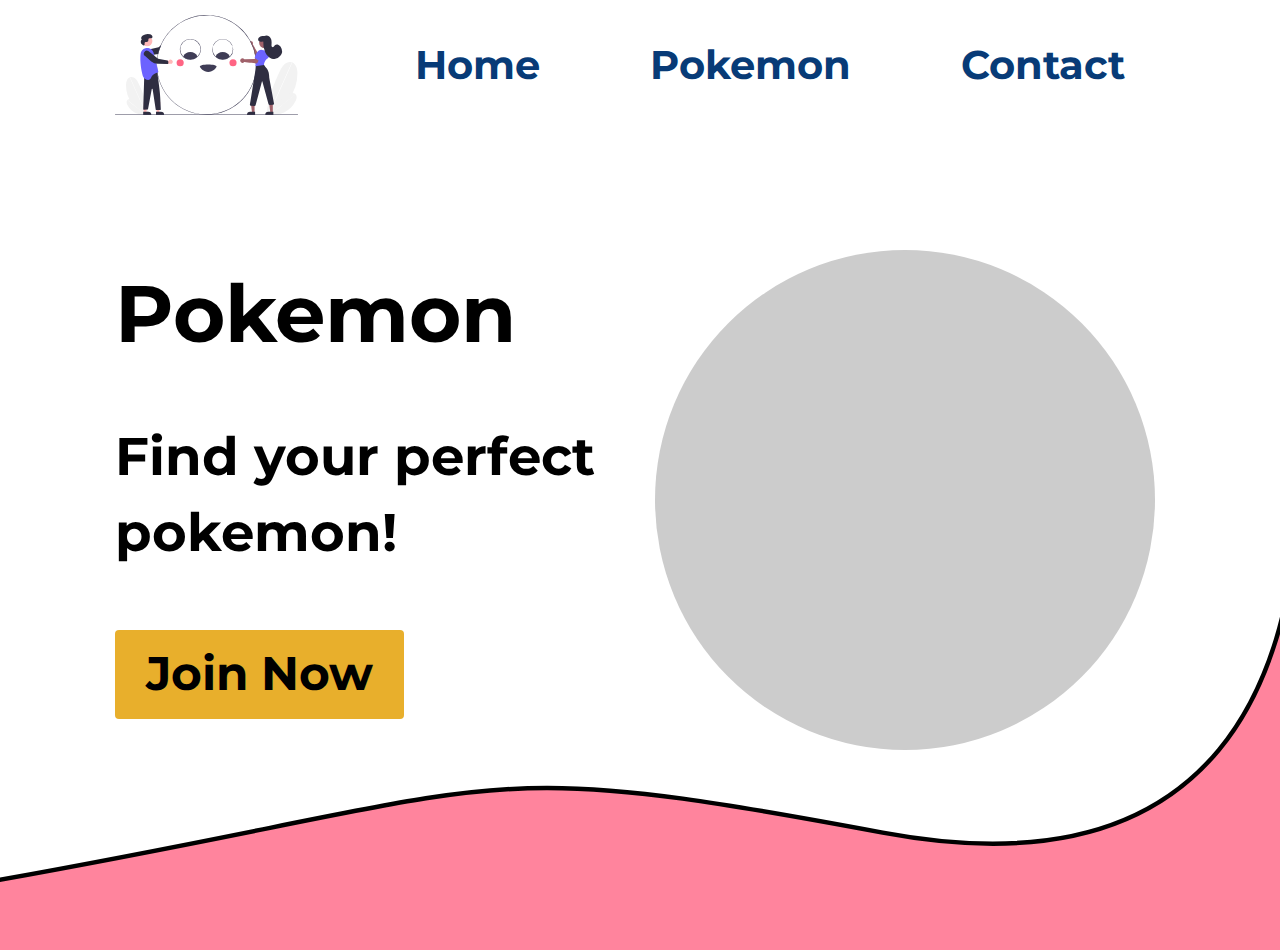
==== pokemon.html @ 96fc9959 "Added in project files from Bradley's webinar" ====
<!DOCTYPE html>
<html lang="en">

<head>
  <title>BETA Hack Web Dev</title>
  <meta charset="utf-8">
  <meta name="viewport" content="width=device-width, initial-scale=1">
  <!-- bootstrap CSS files -->
  <link rel="stylesheet" href="https://maxcdn.bootstrapcdn.com/bootstrap/3.4.1/css/bootstrap.min.css">
  <!-- Custom CSS file -->
  <link rel="stylesheet" href="styles/index.processed.css">
  <!-- Google Fonts -->
  <link rel="preconnect" href="https://fonts.gstatic.com">
  <link href="https://fonts.googleapis.com/css2?family=Montserrat&display=swap" rel="stylesheet">
  <!-- JQuery Javascript files -->
  <script src="https://ajax.googleapis.com/ajax/libs/jquery/3.5.1/jquery.min.js"></script>
  <!-- bootstrap Javascript files -->
  <script src="https://maxcdn.bootstrapcdn.com/bootstrap/3.4.1/js/bootstrap.min.js"></script>
  <!-- Custom Javascript files -->
  <script src="scripts/index.js"></script>
  
</head>

<body>
  <nav class="navbar navbar-default">
    <div class="container-fluid">
      <div class="navbar-header">
        <a class="navbar-brand" href="#">
          <img src="img/undraw_Smiley_face_re_9uid.svg" alt="logo">
        </a>
      </div>
      <ul class="nav navbar-nav navbar-right">
        <li><a href="index.html">Home</a></li>
        <li><a href="#">Pokemon</a></li>
        <li><a href="contact.html">Contact</a></li>
      </ul>
    </div>
  </nav>
  <div class="container-fluid">
    <div class="row">
      <div class="col-sm-6">
        <h2 class="page-title">Pokemon</h2>
        <p class="page-content">Find your perfect pokemon!</p>
        <button class="btn" onclick="randomFetch()">Join Now</button>
      </div>
      <div class="col-sm-6"> 
      <div class="pokemon-window"> 
        <div class="pokemon-image">
          
        </div>
      </div>
      </div>
    </div>
  </div>
  <!--<div class="container-fluid footer">footer</div>-->
</body>

</html>
---- styles/index.processed.css ----
/**
 * index.scss
 * - Add any styles you want here!
 */
body {
  font-family: montserrat;
  background: #ffffff;
}

.navbar-default .navbar-header .navbar-brand img {
  max-height: 100px;
}

.navbar-default .navbar-nav li a {
  font-weight: bold;
  font-size: 30pt;
  color: #083b77;
}

.navbar-default .navbar-nav li {
  padding: 40px;
}

.navbar-default {
  background: #ffffff;
  /* white */
  border: 0;
  padding-left: 100px;
  padding-right: 100px;
}

.row .page-title {
  font-weight: bold;
  font-size: 60pt;
  color: #000000;
  /* black */
  margin-bottom: 60px;
}

.row .page-content {
  font-weight: bold;
  font-size: 40pt;
  color: #000000;
  /* black */
  margin-bottom: 60px;
}

.row .btn {
  font-weight: bold;
  font-size: 35pt;
  color: #000000;
  /* black */
  background: #E8AF2C;
  padding: 10px 30px;
}

.row {
  padding: 100px;
  background-image: url("../img/footer.svg");
  background-size: contain;
  background-repeat: no-repeat;
  background-position: bottom;
  padding-bottom: 200px;
}

.row .my-image-container {
  background-color: #cccccc;
  /* grey */
  height: 500px;
  width: 500px;
  border-radius: 50%;
}

.row .my-image-container .my-image {
  background-image: url("../img/undraw_relaxing_walk_mljx.svg");
  background-size: contain;
  /* fill the container with the image regardless of the size */
  background-repeat: no-repeat;
  height: 500px;
  width: 500px;
}

.row .pokemon-window {
  background-color: #cccccc;
  /* grey */
  height: 500px;
  width: 500px;
  border-radius: 50%;
}

.row .pokemon-window .pokemon-image {
  background-size: cover;
  height: 500px;
  width: 500px;
}
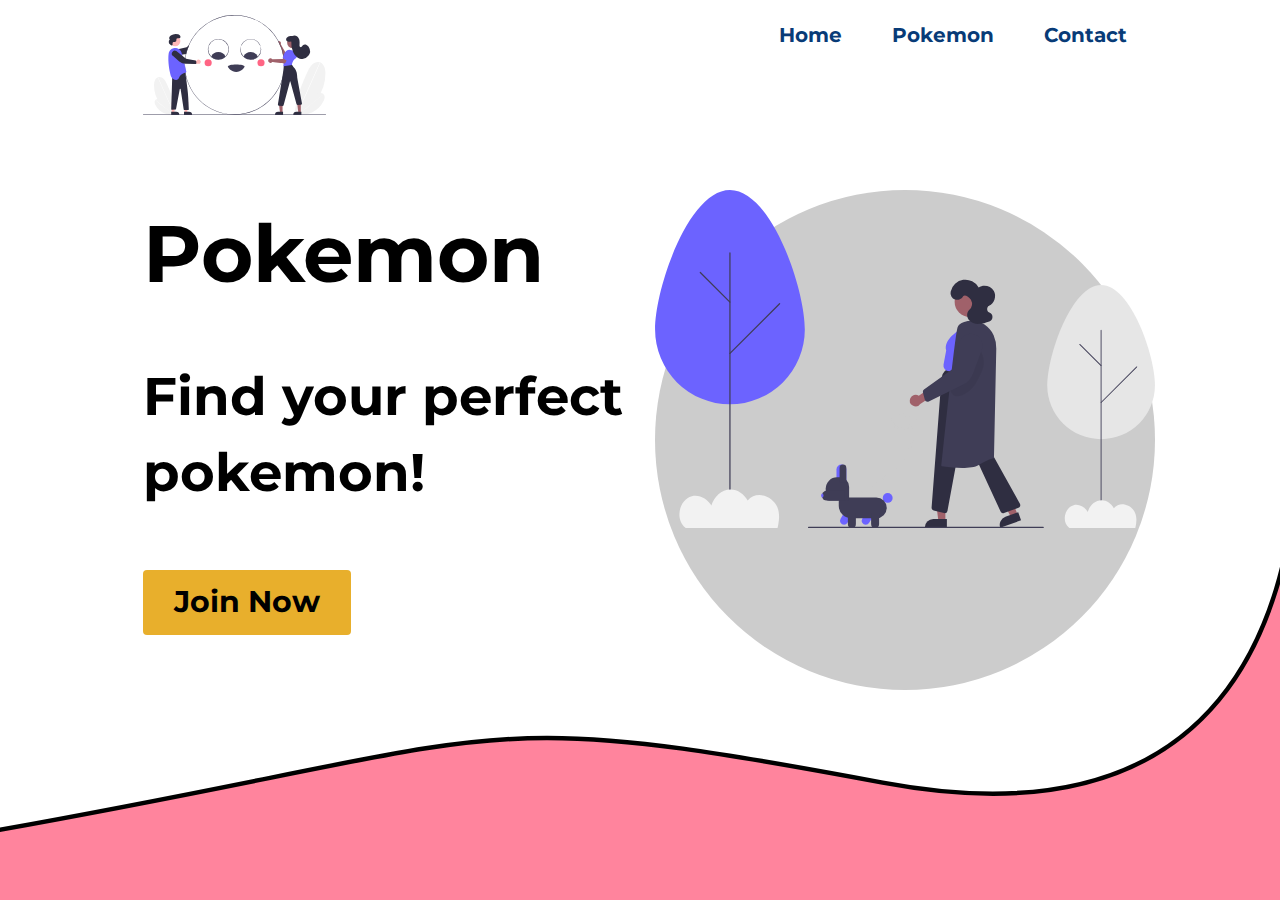
==== commit 7840f2f8: "Update pokemon.html" ====
--- a/pokemon.html
+++ b/pokemon.html
@@ -22,37 +22,39 @@
 </head>
 
 <body>
-  <nav class="navbar navbar-default">
+  <div class="page">
+    <nav class="navbar navbar-default">
+      <div class="container-fluid">
+        <div class="navbar-header">
+          <a class="navbar-brand" href="#">
+            <img src="img/undraw_Smiley_face_re_9uid.svg" alt="logo">
+          </a>
+        </div>
+        <ul class="nav navbar-nav navbar-right">
+          <li><a href="index.html">Home</a></li>
+          <li><a href="#">Pokemon</a></li>
+          <li><a href="contact.html">Contact</a></li>
+        </ul>
+      </div>
+    </nav>
     <div class="container-fluid">
-      <div class="navbar-header">
-        <a class="navbar-brand" href="#">
-          <img src="img/undraw_Smiley_face_re_9uid.svg" alt="logo">
-        </a>
-      </div>
-      <ul class="nav navbar-nav navbar-right">
-        <li><a href="index.html">Home</a></li>
-        <li><a href="#">Pokemon</a></li>
-        <li><a href="contact.html">Contact</a></li>
-      </ul>
-    </div>
-  </nav>
-  <div class="container-fluid">
-    <div class="row">
-      <div class="col-sm-6">
-        <h2 class="page-title">Pokemon</h2>
-        <p class="page-content">Find your perfect pokemon!</p>
-        <button class="btn" onclick="randomFetch()">Join Now</button>
-      </div>
-      <div class="col-sm-6"> 
-      <div class="pokemon-window"> 
-        <div class="pokemon-image">
-          
+      <div class="row">
+        <div class="col-sm-6">
+          <h2 class="page-title">Pokemon</h2>
+          <p class="page-content">Find your perfect pokemon!</p>
+          <button class="btn" onclick="randomFetch()">Join Now</button>
+        </div>
+        <div class="col-sm-6"> 
+        <div class="pokemon-window"> 
+          <div class="pokemon-image">
+
+          </div>
+        </div>
         </div>
       </div>
-      </div>
     </div>
+    <!--<div class="container-fluid footer">footer</div>-->
   </div>
-  <!--<div class="container-fluid footer">footer</div>-->
 </body>
 
-</html>+</html>
--- a/styles/index.processed.css
+++ b/styles/index.processed.css
@@ -2,94 +2,114 @@
  * index.scss
  * - Add any styles you want here!
  */
+
 body {
   font-family: montserrat;
+  min-height: 100vh;
   background: #ffffff;
+  background-image: url("../img/footer.svg");
+  background-size: contain;
+  background-repeat: no-repeat;
+  background-position: bottom;
+}
+
+.page {
+  max-width: 1024px;
+  margin: 0 auto;
+}
+
+.navbar-default {
+  @media screen and (max-width: 768px) {
+    width: 100%;
+  }
 }
 
 .navbar-default .navbar-header .navbar-brand img {
   max-height: 100px;
 }
 
+.navbar-default .navbar-header {
+  @media screen and (max-width: 768px) {
+    width: 100%;
+    display: grid;
+    grid-template-columns: 1fr auto;
+  }
+}
+
 .navbar-default .navbar-nav li a {
   font-weight: bold;
-  font-size: 30pt;
+  font-size: 2rem;
   color: #083b77;
 }
 
 .navbar-default .navbar-nav li {
-  padding: 40px;
+  padding: 10px;
 }
 
 .navbar-default {
-  background: #ffffff;
-  /* white */
+  background: #ffffff; /* white */
   border: 0;
-  padding-left: 100px;
-  padding-right: 100px;
 }
 
 .row .page-title {
   font-weight: bold;
   font-size: 60pt;
-  color: #000000;
-  /* black */
+  color: #000000; /* black */
   margin-bottom: 60px;
+  
+  @media screen and (max-width: 768px) {
+    font-size: 3rem;
+  }
 }
 
 .row .page-content {
   font-weight: bold;
   font-size: 40pt;
-  color: #000000;
-  /* black */
+  color: #000000; /* black */
   margin-bottom: 60px;
 }
 
 .row .btn {
   font-weight: bold;
-  font-size: 35pt;
-  color: #000000;
-  /* black */
+  font-size: 3rem;
+  color: #000000; /* black */
   background: #E8AF2C;
   padding: 10px 30px;
 }
 
 .row {
-  padding: 100px;
-  background-image: url("../img/footer.svg");
-  background-size: contain;
-  background-repeat: no-repeat;
-  background-position: bottom;
-  padding-bottom: 200px;
+  // padding: 100px;
+  
+
+  padding:10rem 0;
 }
 
 .row .my-image-container {
-  background-color: #cccccc;
-  /* grey */
-  height: 500px;
-  width: 500px;
+  background-color: #cccccc; /* grey */
+  // height: 500px;
+  // width:500px;
   border-radius: 50%;
 }
 
 .row .my-image-container .my-image {
   background-image: url("../img/undraw_relaxing_walk_mljx.svg");
-  background-size: contain;
-  /* fill the container with the image regardless of the size */
+  background-size: contain; /* fill the container with the image regardless of the size */
   background-repeat: no-repeat;
   height: 500px;
   width: 500px;
 }
 
 .row .pokemon-window {
-  background-color: #cccccc;
-  /* grey */
+  background-color: #cccccc; /* grey */
   height: 500px;
-  width: 500px;
+  width:500px;
   border-radius: 50%;
 }
 
 .row .pokemon-window .pokemon-image {
-  background-size: cover;
+  background-image: url("../img/undraw_relaxing_walk_mljx.svg");
+  background-repeat: no-repeat;
+  background-size: contain;
   height: 500px;
   width: 500px;
 }
